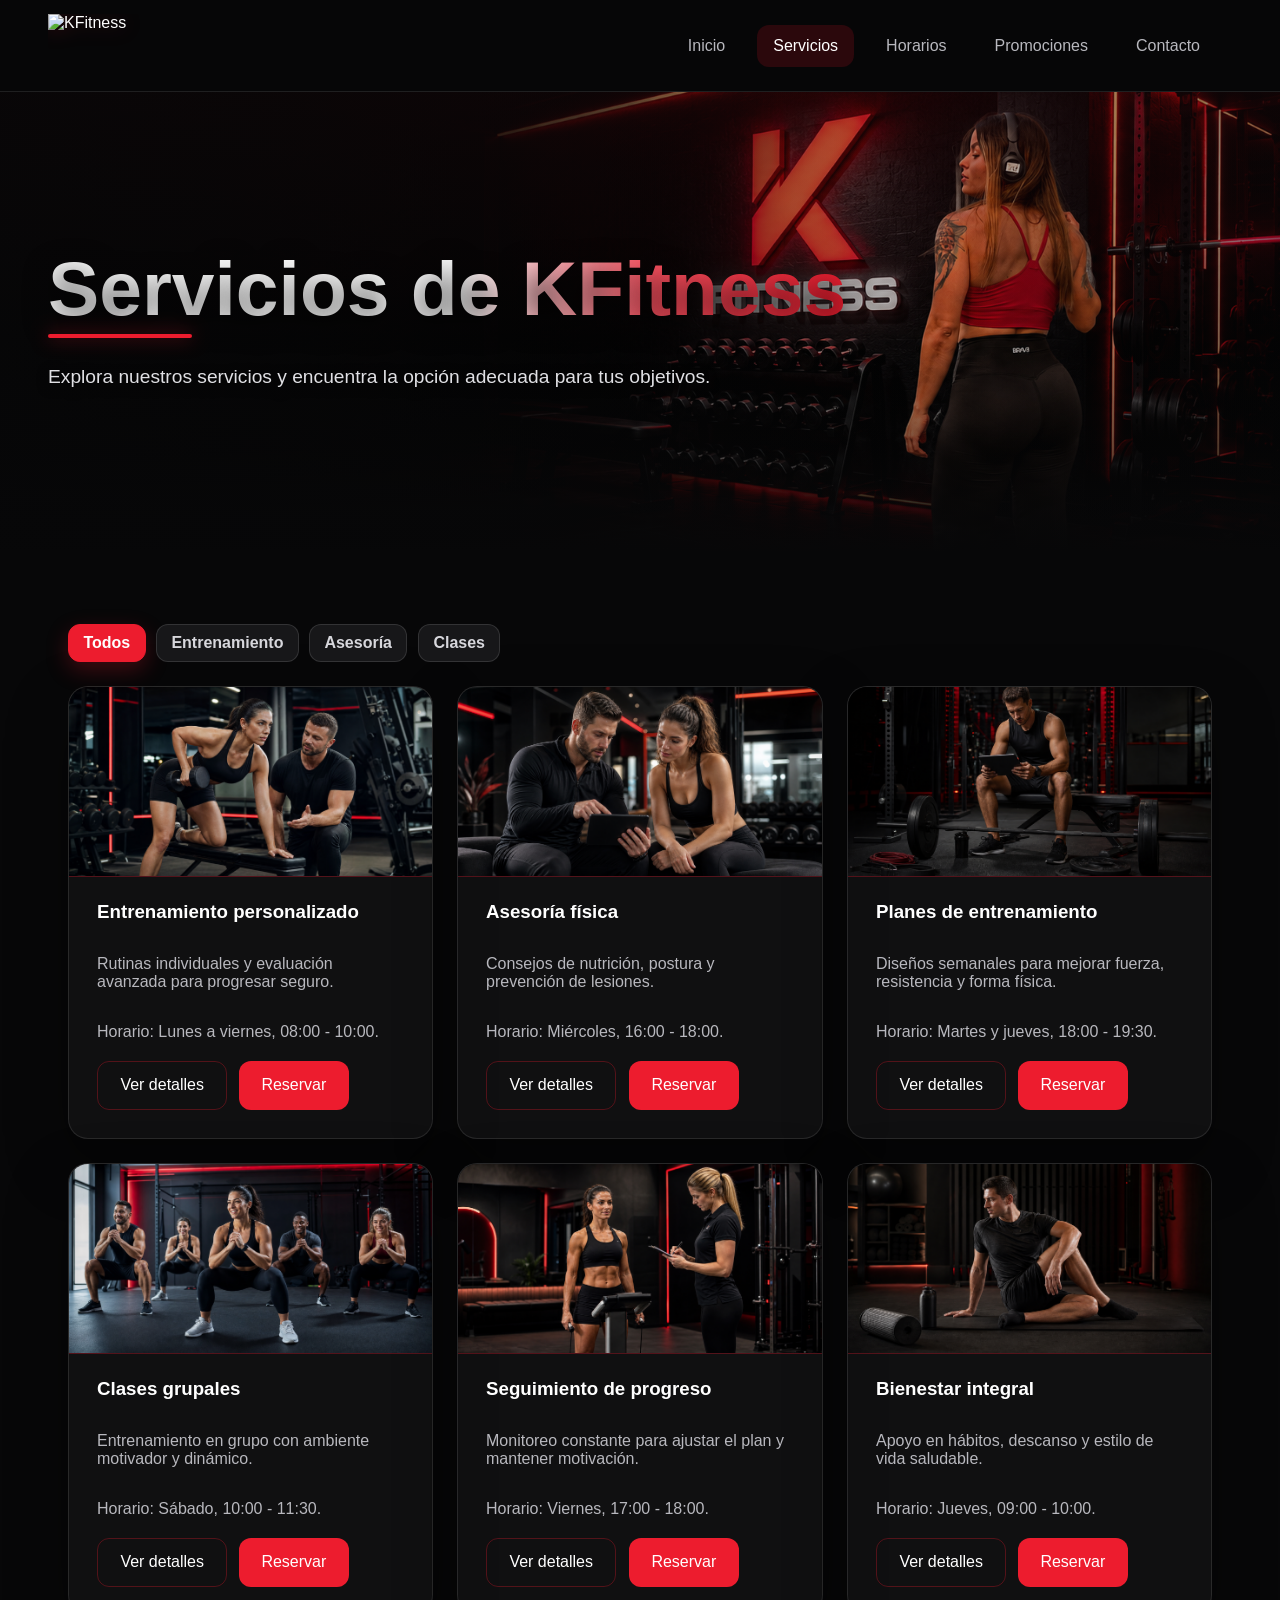
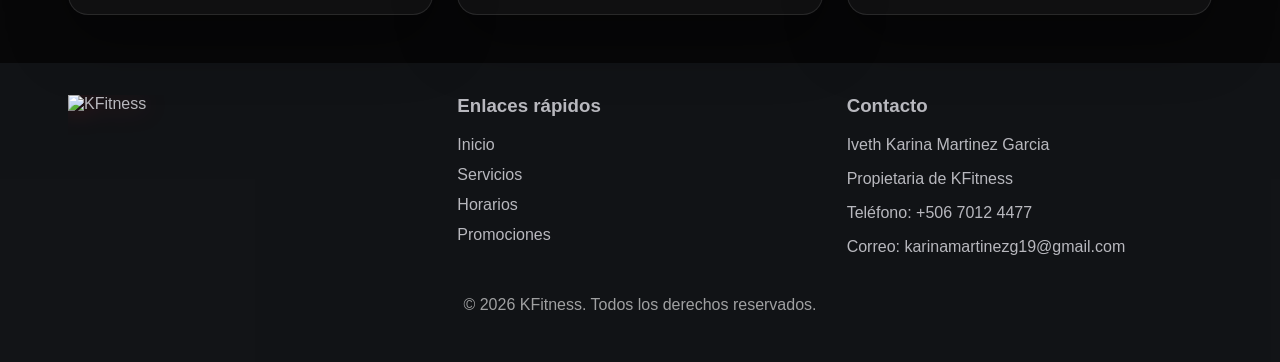
==== KFitness/Pages/servicios.html @ d9657128 "feat: estructura inicial del proyecto KFitness" ====
<!DOCTYPE html>
<html lang='es'>
<head>
  <meta charset='UTF-8'>
  <meta name='viewport' content='width=device-width, initial-scale=1.0'>
  <title>KFitness - Servicios</title>
  <link rel='stylesheet' href='../Assets/css/estilos.css'>
  <link rel='stylesheet' href='../Assets/css/responsive.css'>
</head>
<body>
  <header class='site-header' aria-label='Encabezado del sitio'></header>
  <main>
    <section class='encabezado-interno encabezado-kfitness6' aria-labelledby='servicios-principal-titulo'>
      <div class='contenedor encabezado-interno-contenido'>
        <h1 id='servicios-principal-titulo'>Servicios de KFitness</h1>
        <p>Explora nuestros servicios y encuentra la opción adecuada para tus objetivos.</p>
      </div>
    </section>
    <section class='seccion servicios-principal' aria-label='Listado y filtros de servicios'>
      <div class='contenedor'>
        <div class='filtros-servicios' role='group' aria-label='Filtros de servicios'>
          <button class='boton boton-pequeno filtro activo' data-filtro='todos'>Todos</button>
          <button class='boton boton-pequeno filtro' data-filtro='entrenamiento'>Entrenamiento</button>
          <button class='boton boton-pequeno filtro' data-filtro='asesoria'>Asesoría</button>
          <button class='boton boton-pequeno filtro' data-filtro='clases'>Clases</button>
        </div>
        <div class='grid tarjetas-servicios' id='lista-servicios'>
          <article class='tarjeta servicio' data-categoria='entrenamiento'>
            <img class='servicio-imagen' src='../Assets/img/servicio-entrenamiento.png' alt='Entrenamiento personalizado con acompañamiento profesional'>
            <h3>Entrenamiento personalizado</h3>
            <p>Rutinas individuales y evaluación avanzada para progresar seguro.</p>
            <p class='detalle'>Horario: Lunes a viernes, 08:00 - 10:00.</p>
            <div class='acciones-tarjeta'>
              <button class='boton boton-secundario'>Ver detalles</button>
              <a href='../Pages/reservas.html' class='boton boton-principal'>Reservar</a>
            </div>
          </article>
          <article class='tarjeta servicio' data-categoria='asesoria'>
            <img class='servicio-imagen' src='../Assets/img/servicio-asesoria.png' alt='Asesoría física y revisión de progreso'>
            <h3>Asesoría física</h3>
            <p>Consejos de nutrición, postura y prevención de lesiones.</p>
            <p class='detalle'>Horario: Miércoles, 16:00 - 18:00.</p>
            <div class='acciones-tarjeta'>
              <button class='boton boton-secundario'>Ver detalles</button>
              <a href='../Pages/reservas.html' class='boton boton-principal'>Reservar</a>
            </div>
          </article>
          <article class='tarjeta servicio' data-categoria='entrenamiento'>
            <img class='servicio-imagen' src='../Assets/img/servicio-planes.png' alt='Planificación de una rutina de entrenamiento'>
            <h3>Planes de entrenamiento</h3>
            <p>Diseños semanales para mejorar fuerza, resistencia y forma física.</p>
            <p class='detalle'>Horario: Martes y jueves, 18:00 - 19:30.</p>
            <div class='acciones-tarjeta'>
              <button class='boton boton-secundario'>Ver detalles</button>
              <a href='../Pages/reservas.html' class='boton boton-principal'>Reservar</a>
            </div>
          </article>
          <article class='tarjeta servicio' data-categoria='clases'>
            <img class='servicio-imagen' src='../Assets/img/servicio-clases.png' alt='Clase grupal de entrenamiento funcional'>
            <h3>Clases grupales</h3>
            <p>Entrenamiento en grupo con ambiente motivador y dinámico.</p>
            <p class='detalle'>Horario: Sábado, 10:00 - 11:30.</p>
            <div class='acciones-tarjeta'>
              <button class='boton boton-secundario'>Ver detalles</button>
              <a href='../Pages/reservas.html' class='boton boton-principal'>Reservar</a>
            </div>
          </article>
          <article class='tarjeta servicio' data-categoria='entrenamiento'>
            <img class='servicio-imagen' src='../Assets/img/servicio-seguimiento.png' alt='Evaluación y seguimiento del progreso físico'>
            <h3>Seguimiento de progreso</h3>
            <p>Monitoreo constante para ajustar el plan y mantener motivación.</p>
            <p class='detalle'>Horario: Viernes, 17:00 - 18:00.</p>
            <div class='acciones-tarjeta'>
              <button class='boton boton-secundario'>Ver detalles</button>
              <a href='../Pages/reservas.html' class='boton boton-principal'>Reservar</a>
            </div>
          </article>
          <article class='tarjeta servicio' data-categoria='asesoria'>
            <img class='servicio-imagen' src='../Assets/img/servicio-bienestar.png' alt='Sesión de movilidad y recuperación para el bienestar integral'>
            <h3>Bienestar integral</h3>
            <p>Apoyo en hábitos, descanso y estilo de vida saludable.</p>
            <p class='detalle'>Horario: Jueves, 09:00 - 10:00.</p>
            <div class='acciones-tarjeta'>
              <button class='boton boton-secundario'>Ver detalles</button>
              <a href='../Pages/reservas.html' class='boton boton-principal'>Reservar</a>
            </div>
          </article>
        </div>
      </div>
    </section>
  </main>
  <footer class='site-footer' aria-label='Pie de página'></footer>
  <script src='../Assets/js/app.js?v=20261003-1' defer></script>
  <!-- noop: ensure ../Pages/servicios.html included in patch batch -->
</body>
</html>
---- KFitness/Assets/css/estilos.css ----
:root {
  --fondo: #070708;
  --fondo-secundario: #0D0D0F;
  --texto: #FFFFFF;
  --texto-claro: #B8B8BE;
  --acento: #ED1C2E;
  --acento-oscuro: #9E101D;
  --borde: rgba(255,255,255,0.10);
  --sombra: 0 24px 60px rgba(0,0,0,0.35);
}

* {
  box-sizing: border-box;
}

.icon-sprite {
  position: absolute;
  width: 0;
  height: 0;
  overflow: hidden;
}

html {
  scroll-behavior: smooth;
}

body {
  margin: 0;
  font-family: Arial, Helvetica, sans-serif;
  color: var(--texto);
  background: var(--fondo);
}

.scroll-reveal {
  opacity: 0;
  transform: translateY(24px);
  filter: blur(3px);
  transition:
    opacity 700ms ease var(--reveal-delay, 0ms),
    transform 700ms cubic-bezier(0.2, 0.75, 0.25, 1) var(--reveal-delay, 0ms),
    filter 700ms ease var(--reveal-delay, 0ms);
  will-change: opacity, transform;
}

.scroll-reveal.reveal-visible {
  opacity: 1;
  transform: translateY(0);
  filter: blur(0);
}

@media (prefers-reduced-motion: reduce) {
  .scroll-reveal,
  .scroll-reveal.reveal-visible {
    opacity: 1;
    transform: none;
    filter: none;
    transition: none;
  }
}

a {
  color: inherit;
  text-decoration: none;
}

button,
input,
select,
textarea {
  font: inherit;
}

.site-header {
  background: rgba(7,7,8,0.94);
  border-bottom: 1px solid rgba(255,255,255,0.10);
  position: sticky;
  top: 0;
  z-index: 1100;
  backdrop-filter: blur(16px);
}

.contenedor {
  /* Contenedor centrado con márgenes visibles en desktop */
  width: calc(100% - 96px);
  max-width: 1400px;
  margin-left: auto;
  margin-right: auto;
  padding-inline: 20px;
}

.nav-bar {
  display: flex;
  justify-content: space-between;
  align-items: center;
  gap: 1rem;
  padding: 0.85rem 0;
  min-height: 78px;
}

.nav-logo {
  flex: 0 0 auto;
  display: inline-flex;
  align-items: center;
  justify-content: center;
  width: 118px;
  height: 64px;
  overflow: hidden;
}

.nav-logo img {
  width: 100%;
  height: 100%;
  object-fit: contain;
  display: block;
  filter: drop-shadow(0 0 10px rgba(237,28,46,0.22));
  transition: transform 250ms ease, filter 250ms ease;
}

.nav-logo:hover img,
.nav-logo:focus-visible img {
  transform: scale(1.04);
  filter: drop-shadow(0 0 14px rgba(237,28,46,0.42));
}

.nav-links {
  display: flex;
  gap: 1rem;
  flex-wrap: wrap;
  align-items: center;
}

/* Dropdown for authenticated profile */
.kf-dropdown {
  position: relative;
  display: inline-block;
}
.kf-dropdown-toggle {
  display: inline-flex;
  align-items: center;
  gap: 0.5rem;
}
.kf-caret {
  font-size: 0.9rem;
  line-height: 1;
}
.kf-dropdown-menu {
  position: absolute;
  top: calc(100% + 8px);
  right: 0;
  min-width: 170px;
  max-width: 190px;
  background: #0d0d0f;
  border: 1px solid rgba(255,255,255,0.06);
  border-radius: 10px;
  box-shadow: 0 12px 30px rgba(0,0,0,0.6);
  padding: 6px 8px;
  display: none;
  z-index: 1200;
}
.kf-dropdown-menu.open {
  display: block;
}
.kf-dropdown-item {
  display: inline-flex;
  align-items: center;
  gap: 0.5rem;
  width: 100%;
  text-align: left;
  padding: 10px 12px;
  color: var(--texto-claro);
  background: transparent;
  border: none;
  cursor: pointer;
}
.kf-item-icon {
  width: 16px;
  height: 16px;
  fill: none;
  stroke: currentColor;
  stroke-width: 1.8;
  stroke-linecap: round;
  stroke-linejoin: round;
  flex: 0 0 auto;
}
.kf-dropdown-item:hover,
.kf-dropdown-item:focus {
  background: rgba(237,28,46,0.08);
  color: #fff;
}
.kf-logout {
  color: var(--acento);
}

.nav-links a {
  color: var(--texto-claro);
  padding: 0.75rem 1rem;
  border-radius: 12px;
  transition: background 250ms ease, color 250ms ease, transform 250ms ease;
}

.nav-links a.activo {
  background: rgba(237,28,46,0.15);
  color: var(--texto);
}

.nav-links a:hover,
.nav-links a:focus-visible {
  color: #ffffff;
  background: var(--acento);
  box-shadow: 0 8px 22px rgba(237,28,46,0.3);
  transform: translateY(-2px);
  outline: none;
}

.boton-registro {
  background: var(--acento);
  color: #ffffff;
  border-radius: 12px;
  padding: 0.75rem 1.3rem;
}

.boton-registro:hover,
.boton-registro:focus-visible {
  background: #FF2438;
  color: #ffffff;
}

.menu-hamburguesa {
  display: none;
  background: transparent;
  border: 1px solid rgba(255,255,255,0.12);
  color: var(--texto);
  padding: 0.75rem 1rem;
  border-radius: 12px;
}

.nav-links.visible {
  display: flex;
  flex-direction: column;
  gap: 0.75rem;
  margin-top: 1rem;
  background: rgba(7,7,8,0.96);
  padding: 1rem;
  border-radius: 18px;
}

.nav-links a.activo {
  background: rgba(158,16,29,0.24);
  color: #ffffff;
}

.boton {
  display: inline-flex;
  align-items: center;
  justify-content: center;
  border: none;
  border-radius: 12px;
  cursor: pointer;
  padding: 0.9rem 1.4rem;
  transition: background 250ms ease, transform 250ms ease, color 250ms ease;
}

.boton:hover,
.boton:focus-visible {
  transform: translateY(-2px);
}

.boton-principal {
  background: var(--acento);
  color: var(--texto);
}

.boton-secundario {
  background: transparent;
  color: var(--texto);
  border: 1px solid rgba(237,28,46,0.30);
}

.boton-pequeno {
  padding: 0.55rem 0.9rem;
  border-radius: 0.75rem;
  background: rgba(255,255,255,0.06);
}

.filtros-servicios {
  display: flex;
  flex-wrap: wrap;
  gap: 0.65rem;
  margin: 1.5rem 0;
}

.filtros-servicios .filtro {
  color: #d7d7dc;
  background: #171719;
  border: 1px solid rgba(255,255,255,0.12);
  font-weight: 700;
}

.filtros-servicios .filtro:hover,
.filtros-servicios .filtro:focus-visible {
  color: #ffffff;
  background: rgba(237,28,46,0.18);
  border-color: rgba(237,28,46,0.55);
}

.filtros-servicios .filtro.activo {
  color: #ffffff;
  background: var(--acento);
  border-color: var(--acento);
  box-shadow: 0 8px 22px rgba(237,28,46,0.25);
}

.boton:focus-visible {
  outline: 2px solid rgba(237,28,46,0.35);
  outline-offset: 3px;
}

/* Perfil: avatar y rol badge */
.perfil-encabezado {
  display: flex;
  gap: 16px;
  align-items: center;
  margin-bottom: 12px;
}
.perfil-avatar {
  width: 96px;
  height: 96px;
  object-fit: cover;
  border-radius: 50%;
  border: 2px solid rgba(255,255,255,0.08);
}
/* Placeholder avatar when no image file exists */
.perfil-avatar--placeholder {
  display: inline-flex;
  align-items: center;
  justify-content: center;
  font-size: 40px;
  background: linear-gradient(180deg, rgba(255,255,255,0.02), rgba(255,255,255,0.01));
  color: rgba(255,255,255,0.9);
}
.perfil-meta h2 {
  margin: 0 0 6px 0;
  font-size: 1.22rem;
  color: #fff;
}
.perfil-rol-badge {
  display: inline-block;
  background: rgba(220,20,45,0.14);
  color: #ffd9de;
  border: 1px solid rgba(220,20,45,0.45);
  padding: 3px 10px;
  border-radius: 999px;
  font-size: 0.78rem;
  font-weight: 600;
  letter-spacing: 0.3px;
}
@media (max-width: 600px) {
  .perfil-encabezado { flex-direction: column; align-items: flex-start; }
  .perfil-avatar { width: 80px; height: 80px; }
}

main {
  padding: 0;
}

.seccion {
  padding: 3rem 0;
}

.encabezado-interno {
  position: relative;
  min-height: 460px;
  display: grid;
  place-items: center;
  overflow: hidden;
  isolation: isolate;
  background: #070708;
}

.encabezado-interno::before {
  content: '';
  position: absolute;
  inset: -12px;
  z-index: -2;
  background-image: url('../img/hero-kfitness.png');
  background-size: cover;
  background-position: 58% 22%;
  filter: blur(0.4px);
  transform: scale(1.005);
}

.encabezado-kfitness2::before {
  background-image: url('../img/Kfitness2.png');
  background-position: 58% 18%;
}

.encabezado-kfitness3::before {
  background-image: url('../img/Kfitness3.png');
  background-position: 58% 20%;
}

.encabezado-kfitness4::before {
  background-image: url('../img/Kfitness4.png');
  background-position: 58% 20%;
}

.encabezado-kfitness5::before {
  background-image: url('../img/Kfitness5.png');
  background-position: 58% 18%;
}

.encabezado-kfitness6::before {
  background-image: url('../img/Kfitness6.png');
  background-position: 58% 20%;
}

.encabezado-kfitness2::after,
.encabezado-kfitness3::after,
.encabezado-kfitness4::after,
.encabezado-kfitness5::after,
.encabezado-kfitness6::after {
  background:
    linear-gradient(90deg,
      rgba(7,7,8,0.78) 0%,
      rgba(7,7,8,0.55) 34%,
      rgba(7,7,8,0.16) 62%,
      rgba(7,7,8,0.25) 100%),
    linear-gradient(0deg,
      #070708 0%,
      rgba(7,7,8,0.68) 10%,
      transparent 38%);
}

.encabezado-interno::after {
  content: '';
  position: absolute;
  inset: 0;
  z-index: -1;
  background:
    linear-gradient(90deg,
      rgba(7,7,8,0.86) 0%,
      rgba(7,7,8,0.72) 24%,
      rgba(7,7,8,0.44) 52%,
      rgba(7,7,8,0.24) 72%,
      rgba(7,7,8,0.48) 100%),
    linear-gradient(0deg,
      #070708 0%,
      rgba(7,7,8,0.82) 9%,
      rgba(7,7,8,0.38) 22%,
      transparent 46%,
      rgba(237,28,46,0.08) 100%);
}

.encabezado-interno-contenido {
  padding: 4rem 0;
}

.encabezado-interno h1 {
  position: relative;
  width: fit-content;
  /* Permitimos mayor anchura para pantallas grandes; antes limitaba el título a 760px */
  max-width: 1100px;
  margin: 0 0 1.4rem;
  padding-bottom: 0.75rem;
  font-size: clamp(2.8rem, 6vw, 5.5rem);
  line-height: 0.98;
  color: #ffffff;
  background: linear-gradient(90deg, #ffffff 0%, #ffffff 52%, #ff5362 76%, var(--acento) 100%);
  -webkit-background-clip: text;
  background-clip: text;
  -webkit-text-fill-color: transparent;
  text-shadow: 0 8px 28px rgba(0,0,0,0.75);
}

.encabezado-interno h1::after {
  content: '';
  position: absolute;
  left: 0;
  bottom: 0;
  width: clamp(72px, 18%, 150px);
  height: 4px;
  border-radius: 999px;
  background: var(--acento);
  box-shadow: 0 0 18px rgba(237,28,46,0.55);
}

.encabezado-interno p {
  /* Ampliado para permitir párrafos más anchos dentro del nuevo contenedor */
  max-width: 1000px;
  margin: 0;
  color: #e0e0e4;
  font-size: clamp(1rem, 2vw, 1.2rem);
  line-height: 1.7;
  text-shadow: 0 3px 12px rgba(0,0,0,0.9);
}

.hero {
  min-height: calc(100svh - 78px);
  display: grid;
  place-items: center;
  padding: clamp(2rem, 4vw, 4rem) 0;
  background: #070708;
}

.hero-container {
  /* Hero contenido dentro del contenedor principal (no full-width) */
  width: 100%;
  max-width: 1400px;
  margin-inline: auto;
  display: grid;
  grid-template-columns: minmax(0, 1fr) minmax(420px, 0.9fr);
  grid-template-areas:
    'content visual'
    'cards cards';
  column-gap: 50px;
  row-gap: 2rem;
  align-items: center;
}

.hero-content {
  grid-area: content;
  display: flex;
  align-items: center;
  justify-content: center;
  height: 100%;
}

.hero-text {
  width: 100%;
  margin: 0;
  padding: 0;
}

.hero-eyebrow {
  display: inline-block;
  margin-bottom: 1.75rem;
  color: var(--acento);
  font-size: 0.88rem;
  letter-spacing: 0.2em;
  text-transform: uppercase;
}

.hero-title {
  font-size: clamp(3.5rem, 6vw, 6.8rem);
  line-height: 0.95;
  margin: 0;
  font-weight: 800;
  letter-spacing: -0.05em;
  color: #ffffff;
  text-shadow:
    0 4px 8px rgba(0,0,0,0.75),
    0 12px 28px rgba(0,0,0,0.55);
  animation: hero-title-enter 850ms cubic-bezier(0.2, 0.75, 0.25, 1) both;
}

.hero-title span {
  display: inline-block;
  color: var(--acento);
  text-shadow:
    0 4px 8px rgba(0,0,0,0.8),
    0 10px 26px rgba(237,28,46,0.32);
  transform-origin: left center;
  animation: hero-version-enter 700ms cubic-bezier(0.2, 0.8, 0.25, 1) 600ms both;
}

@keyframes hero-title-enter {
  from {
    opacity: 0;
    transform: translateY(28px);
    filter: blur(6px);
  }

  to {
    opacity: 1;
    transform: translateY(0);
    filter: blur(0);
  }
}

@keyframes hero-version-enter {
  from {
    opacity: 0;
    transform: translateX(-28px) scale(0.96);
    text-shadow: 0 0 38px rgba(237,28,46,0.8);
  }

  to {
    opacity: 1;
    transform: translateX(0) scale(1);
    text-shadow:
      0 4px 8px rgba(0,0,0,0.8),
      0 10px 26px rgba(237,28,46,0.32);
  }
}

@media (prefers-reduced-motion: reduce) {
  .hero-title,
  .hero-title span,
  .hero-card {
    animation: none;
    opacity: 1;
  }
}

.hero-paragraph {
  margin: 1.5rem 0 2.5rem;
  font-size: 1.05rem;
  line-height: 1.9;
  /* Ampliado para tomar más ancho dentro del hero */
  max-width: 900px;
  color: var(--texto-claro);
}

.hero-actions {
  display: flex;
  flex-wrap: wrap;
  gap: 1.1rem;
  margin-bottom: 2rem;
}

.hero-button {
  display: inline-flex;
  align-items: center;
  justify-content: center;
  border-radius: 12px;
  padding: 1rem 1.8rem;
  font-weight: 700;
  letter-spacing: 0.02em;
  transition: transform 250ms ease, background 250ms ease, color 250ms ease;
}

.hero-button-primary {
  background: var(--acento);
  color: #ffffff;
  border: 1px solid var(--acento);
}

.hero-button-primary:hover,
.hero-button-primary:focus-visible {
  background: #FF2438;
  transform: translateY(-2px);
}

.hero-button-secondary {
  background: transparent;
  color: #ffffff;
  border: 1px solid rgba(237,28,46,0.55);
}

.hero-button-secondary:hover,
.hero-button-secondary:focus-visible {
  background: var(--acento);
  color: #ffffff;
  transform: translateY(-2px);
}

.hero-cards {
  grid-area: cards;
  display: grid;
  grid-template-columns: repeat(4, minmax(0, 1fr));
  gap: 1rem;
  align-items: stretch;
  justify-content: stretch;
  grid-auto-rows: 1fr;
  /* Ensure the hero cards fill the available width of their parent container */
  width: 100%;
  margin: 0;
}

.hero-card {
  display: flex;
  flex-direction: column;
  align-items: center;
  justify-content: center;
  gap: 12px;
  padding: 20px;
  text-align: center;
  background: #111;
  border: 1px solid rgba(255,255,255,0.10);
  border-radius: 18px;
  backdrop-filter: blur(14px);
  overflow: hidden;
  min-height: 150px;
  min-width: 0;
  height: 100%;
}

.hero-card-icon {
  width: 48px;
  height: 48px;
  min-width: 48px;
  min-height: 48px;
  display: grid;
  place-items: center;
  color: var(--acento);
}

.hero-card-icon svg {
  width: 24px;
  height: 24px;
}

.hero-card-content {
  display: flex;
  flex-direction: column;
  justify-content: center;
  flex: 1;
  min-width: 0;
  max-width: 100%;
  gap: 0.2rem;
  align-items: center;
  text-align: center;
}

.hero-card h3 {
  margin: 0 0 0.6rem;
  font-size: clamp(20px, 2vw, 24px);
  font-weight: 700;
  line-height: 1.2;
  color: #ffffff;
  white-space: normal;
  word-break: normal;
  overflow-wrap: normal;
  hyphens: none;
}

.hero-card p {
  margin: 0;
  color: #B8B8BE;
  font-size: 16px;
  line-height: 1.6;
  white-space: normal;
  word-break: normal;
  overflow-wrap: normal;
  hyphens: none;
}

.hero-visual {
  grid-area: visual;
  display: flex;
  align-items: center;
  justify-content: center;
  align-self: stretch;
  min-width: 0;
  margin: 0;
}

.hero-image {
  position: relative;
  width: 100%;
  height: clamp(540px, 65vh, 680px);
  aspect-ratio: 4 / 5;
  border-radius: 32px;
  overflow: hidden;
  background: #0d0d0f;
  box-shadow: 0 28px 70px rgba(0,0,0,0.45);
  -webkit-mask-image: linear-gradient(to right, transparent 0%, rgba(0,0,0,0.45) 12%, #000 32%);
  mask-image: linear-gradient(to right, transparent 0%, rgba(0,0,0,0.45) 12%, #000 32%);
}

.hero-image::before {
  content: '';
  position: absolute;
  inset: 0;
  background: linear-gradient(
    to right,
    rgba(7,7,8,0.46) 0%,
    rgba(7,7,8,0.16) 24%,
    transparent 48%
  );
  z-index: 1;
  pointer-events: none;
}

.hero-image img {
  width: 100%;
  height: 100%;
  object-fit: cover;
  object-position: 72% center;
  display: block;
  opacity: 1;
  transition: opacity 500ms ease, transform 900ms ease;
}

.hero-image img.cambiando-imagen {
  opacity: 0;
  transform: scale(1.015);
}

.hero-image::after {
  content: '';
  position: absolute;
  inset: 0;
  box-shadow: inset 0 0 140px rgba(237,28,46,0.18);
  z-index: 2;
  pointer-events: none;
}

.hero h1 {
  margin: 0;
}

.etiqueta {
  display: inline-block;
  margin-bottom: 1rem;
  padding: 0.45rem 0.9rem;
  border-radius: 999px;
  background: rgba(237,28,46,0.18);
  color: var(--acento);
  font-weight: 700;
}

.botones-hero {
  display: flex;
  gap: 1rem;
  flex-wrap: wrap;
  margin-top: 1.5rem;
}

.texto-principal,
.tarjeta p,
.beneficio p,
.recomendaciones p {
  color: var(--texto-claro);
}

.benefits-container {
  display: grid;
  grid-template-columns: repeat(auto-fit, minmax(260px, 1fr));
  gap: 24px;
  width: 100%;
}

.benefit-card {
  display: flex;
  align-items: flex-start;
  gap: 22px;
  width: 100%;
  min-width: 260px;
  min-height: 150px;
  padding: 28px 30px;
  box-sizing: border-box;
  background: #111;
  border: 1px solid #333;
  border-radius: 24px;
  overflow: hidden;
}

.benefit-card > * {
  min-width: 0;
}

.benefit-card .icon {
  flex: 0 0 42px;
  width: 42px;
  min-width: 42px;
  display: flex;
  justify-content: center;
  align-items: center;
}

.benefit-card .benefit-content {
  flex: 1 1 auto;
  width: auto;
  min-width: 0;
  max-width: 100%;
}

.benefit-card h3 {
  width: 100%;
  max-width: none;
  margin: 0 0 7px;
  font-size: 20px;
  line-height: 1.2;
  font-weight: 700;
  white-space: normal;
  word-break: normal;
  overflow-wrap: normal;
  hyphens: none;
}

.benefit-card p {
  width: 100%;
  max-width: none;
  margin: 0;
  font-size: 17px;
  line-height: 1.3;
  white-space: normal;
  word-break: normal;
  overflow-wrap: normal;
  hyphens: none;
}

.benefits-container {
  display: grid;
  grid-template-columns: repeat(3, minmax(0, 1fr));
  gap: 24px;
  width: 100%;
}

@media (max-width: 900px) {
  .benefits-container {
    grid-template-columns: 1fr;
  }
}

.hero-cuadro {
  min-height: 320px;
  border-radius: 1.5rem;
  background: rgba(255,255,255,0.03);
  border: 1px solid rgba(255,255,255,0.08);
  display: grid;
  place-items: center;
  color: var(--texto-claro);
  font-size: 1rem;
}

.tarjeta,
.beneficio,
.recomendaciones,
.formulario-tarjeta,
.lista-reservas,
.perfil-detalle,
.categoria,
.admin-seccion,
.indicador {
  background: rgba(255,255,255,0.04);
  border: 1px solid rgba(255,255,255,0.1);
  box-shadow: var(--sombra);
  border-radius: 1.25rem;
  padding: 1.75rem;
}

.tarjeta {
  min-height: 220px;
}

.tarjeta.servicio {
  overflow: hidden;
  display: flex;
  flex-direction: column;
}

.servicio-imagen {
  width: calc(100% + 3.5rem);
  height: 190px;
  margin: -1.75rem -1.75rem 1.5rem;
  object-fit: cover;
  object-position: center;
  display: block;
  border-bottom: 1px solid rgba(237,28,46,0.3);
  transition: transform 450ms ease, filter 450ms ease;
}

.tarjeta.servicio:hover .servicio-imagen {
  transform: scale(1.035);
  filter: brightness(1.08);
}

.tarjeta.servicio .acciones-tarjeta {
  margin-top: auto;
  padding-top: 1.25rem;
}

.grid {
  display: grid;
  gap: 1.5rem;
}

.tarjetas-servicios,
.beneficios-grid,
.tarjetas-promociones,
.indicadores {
  grid-template-columns: repeat(auto-fit, minmax(240px, 1fr));
}

.servicios-principal .tarjetas-servicios {
  grid-template-columns: repeat(3, minmax(0, 1fr));
}

.beneficio,
.tarjeta.promocion,
.indicador {
  min-height: 180px;
}

.beneficio h3,
.tarjeta h3,
.perfil-detalle h1,
.admin-seccion h1,
.recomendaciones h2 {
  margin-top: 0;
  margin-bottom: 1rem;
}

.detalle {
  margin: 1rem 0 0;
  color: var(--texto-claro);
}

.acciones-tarjeta {
  display: flex;
  gap: 0.75rem;
  flex-wrap: wrap;
  margin-top: 1.25rem;
}

.cta-registro {
  background: rgba(237,28,46,0.12);
}

.cta-contenido {
  display: flex;
  align-items: center;
  justify-content: space-between;
  gap: 2rem;
}

.cta-contenido p {
  max-width: 520px;
}

.footer-contenido,
.site-footer {
  background: rgba(18,20,23,0.98);
}

.footer-logo {
  display: inline-flex;
  width: 190px;
  height: 126px;
  align-items: center;
  justify-content: center;
  overflow: hidden;
}

.footer-logo img {
  width: 100%;
  height: 100%;
  object-fit: contain;
  display: block;
  filter: drop-shadow(0 0 12px rgba(237,28,46,0.28));
  transition: transform 250ms ease, filter 250ms ease;
}

.footer-logo:hover img,
.footer-logo:focus-visible img {
  transform: scale(1.04);
  filter: drop-shadow(0 0 16px rgba(237,28,46,0.46));
}

.site-footer {
  color: var(--texto-claro);
  padding: 2rem 0;
}

.footer-grid {
  display: grid;
  gap: 1.5rem;
  grid-template-columns: repeat(auto-fit, minmax(220px, 1fr));
}

.footer-grid h3 {
  margin-top: 0;
}

.footer-grid p,
.footer-grid a,
.footer-grid li {
  color: var(--texto-claro);
}

.footer-links {
  list-style: none;
  padding: 0;
  margin: 0;
}

.footer-links li + li {
  margin-top: 0.75rem;
}

.footer-copyright {
  margin-top: 1.5rem;
  text-align: center;
  color: rgba(255,255,255,0.6);
}

.tabla-responsiva {
  overflow-x: auto;
}

.tabla-horarios,
.tabla-rutinas,
.tabla-reservas,
.tabla-responsiva table,
.admin-contenido table {
  width: 100%;
  border-collapse: collapse;
}

.tabla-horarios th,
.tabla-horarios td,
.tabla-rutinas th,
.tabla-rutinas td,
.tabla-reservas th,
.tabla-reservas td,
.admin-contenido th,
.admin-contenido td {
  padding: 0.95rem 0.8rem;
  border-bottom: 1px solid rgba(255,255,255,0.08);
  text-align: left;
}

.tabla-horarios th,
.tabla-rutinas th,
.tabla-reservas th,
.admin-contenido th {
  color: var(--texto);
  font-weight: 700;
}

.tabla-horarios .boton-secundario {
  border-color: rgba(237,28,46,0.55);
  transition: background 250ms ease, border-color 250ms ease, color 250ms ease, transform 250ms ease, box-shadow 250ms ease;
}

.tabla-horarios .boton-secundario:hover,
.tabla-horarios .boton-secundario:focus-visible {
  color: #ffffff;
  background: var(--acento);
  border-color: var(--acento);
  box-shadow: 0 8px 22px rgba(237,28,46,0.32);
  transform: translateY(-2px);
}

.texto-ayuda,
.texto-estado,
.texto-ayuda a {
  color: var(--texto-claro);
}

.formulario input,
.formulario textarea,
.formulario select {
  width: 100%;
  padding: 0.95rem 1rem;
  border-radius: 0.9rem;
  border: 1px solid rgba(255,255,255,0.12);
  background: rgba(255,255,255,0.04);
  color: var(--texto);
  margin-bottom: 1rem;
}

.formulario textarea {
  resize: vertical;
}

.formulario label {
  display: block;
  margin-bottom: 0.4rem;
  color: var(--texto);
  font-weight: 600;
}

.fila-check,
.datos-contacto,
.reservas-contenido,
.contenido-perfil,
.admin-dashboard {
  display: flex;
  gap: 1rem;
}

.fila-check {
  justify-content: space-between;
  align-items: center;
  margin-bottom: 1rem;
}

.datos-contacto {
  display: grid;
  gap: 1rem;
  grid-template-columns: repeat(auto-fit, minmax(180px, 1fr));
  margin-top: 1.5rem;
}

.formulario-centro {
  display: grid;
  place-items: center;
  min-height: 70vh;
}

.tarjeta.formulario-tarjeta,
.lista-reservas,
.perfil-detalle,
.recomendaciones {
  width: 100%;
}

.check-terminos {
  display: flex;
  align-items: center;
  gap: 0.5rem;
  margin-bottom: 1rem;
}

.mensaje-formulario {
  color: var(--acento);
  margin-top: 1rem;
}

.lista-datos {
  list-style: none;
  padding: 0;
  margin: 0.75rem 0 0;
}

.lista-datos li {
  padding: 0.75rem 0;
  border-bottom: 1px solid rgba(255,255,255,0.08);
}

.perfil-contenido {
  display: flex;
  gap: 1.5rem;
  align-items: flex-start;
}

.panel-usuario {
  flex: 0 0 280px;
  background: rgba(12,13,15,0.95);
  border: 1px solid rgba(255,255,255,0.08);
  border-radius: 1rem;
  padding: 0.85rem;
}

.contenido-perfil {
  flex: 1 1 auto;
}

.perfil-nav-lista {
  list-style: none;
  padding: 0;
  margin: 0;
  display: grid;
  gap: 0.62rem;
}

.perfil-nav-link {
  width: 100%;
  display: inline-flex;
  align-items: center;
  justify-content: flex-start;
  gap: 0.62rem;
  text-align: left;
  border-radius: 0.82rem;
  color: #f5f5f5;
  border: 1px solid transparent;
  background: transparent;
  font-weight: 600;
  min-height: 44px;
  transition: background 180ms ease, border-color 180ms ease, color 180ms ease, transform 180ms ease;
}

.perfil-nav-link:hover,
.perfil-nav-link:focus-visible {
  background: rgba(255,255,255,0.06);
  border-color: rgba(255,255,255,0.14);
  color: #fff;
  transform: translateX(2px);
}

.perfil-nav-link.activo {
  background: rgba(220,20,45,0.14);
  border: 1px solid rgba(220,20,45,0.45);
  color: #fff;
}

.perfil-logout-link {
  border-color: transparent;
}

.perfil-logout-link:hover,
.perfil-logout-link:focus-visible {
  background: rgba(220,20,45,0.12);
  border-color: rgba(220,20,45,0.34);
}

.perfil-nav-icon {
  width: 18px;
  height: 18px;
  fill: none;
  stroke: currentColor;
  stroke-width: 1.8;
  stroke-linecap: round;
  stroke-linejoin: round;
  color: rgba(255,255,255,0.85);
  flex: 0 0 auto;
}

/* Avatar container and preview */
.perfil-avatar-contenedor {
  display: flex;
  flex-direction: column;
  align-items: center;
  gap: 8px;
}
.foto-preview {
  width: 96px;
  height: 96px;
  border-radius: 50%;
  overflow: hidden;
  display: inline-flex;
  align-items: center;
  justify-content: center;
  background: linear-gradient(180deg, rgba(255,255,255,0.02), rgba(255,255,255,0.01));
  color: rgba(255,255,255,0.9);
  font-size: 40px;
}
.foto-preview img {
  width: 100%;
  height: 100%;
  object-fit: cover;
  display: block;
}
.perfil-avatar-acciones { display:flex; gap:8px; }

.perfil-seguridad {
  margin-top: 1.1rem;
  padding: 1rem;
  border: 1px solid rgba(255,255,255,0.08);
  border-radius: 0.9rem;
  background: rgba(255,255,255,0.02);
}

.perfil-seguridad h2 {
  margin: 0 0 0.4rem;
  font-size: 1.05rem;
}

.perfil-seguridad-texto {
  margin: 0 0 0.85rem;
  color: #b8b8be;
}

.perfil-password-wrap {
  display: flex;
  align-items: center;
  gap: 0.5rem;
}

.perfil-password-wrap input {
  flex: 1 1 auto;
}

.perfil-toggle-clave {
  width: 40px;
  height: 40px;
  border-radius: 0.7rem;
  border: 1px solid rgba(255,255,255,0.14);
  background: rgba(255,255,255,0.03);
  color: #d8d8df;
  display: inline-flex;
  align-items: center;
  justify-content: center;
  cursor: pointer;
}

.perfil-toggle-clave:hover,
.perfil-toggle-clave:focus-visible {
  border-color: rgba(220,20,45,0.45);
  color: #fff;
}

.perfil-error-campo {
  min-height: 1.1rem;
  margin: 0.25rem 0 0.6rem;
  color: #ff6b6b;
  font-size: 0.88rem;
}

.perfil-policy {
  margin-top: 0.5rem;
  padding: 0.7rem 0.8rem;
  border-radius: 0.75rem;
  border: 1px solid rgba(255,255,255,0.09);
  background: rgba(10,10,12,0.6);
}

.perfil-policy p {
  margin: 0.15rem 0;
  font-size: 0.9rem;
}

.policy-off { color: #9a9aa3; }
.policy-ok { color: #7bd88f; }

.perfil-modal-overlay {
  position: fixed;
  inset: 0;
  background: rgba(8,8,10,0.78);
  display: none;
  align-items: center;
  justify-content: center;
  padding: 1rem;
  z-index: 1200;
}

.perfil-modal-overlay.is-open {
  display: flex;
}

.perfil-modal-overlay[hidden] {
  display: none !important;
}

.perfil-modal {
  width: 100%;
  max-width: 560px;
  background: #121316;
  border: 1px solid rgba(255,255,255,0.1);
  border-radius: 1rem;
  padding: 1.1rem;
}

.perfil-modal-header {
  margin-bottom: 0.7rem;
}

.perfil-modal-actions {
  display: flex;
  justify-content: flex-end;
  gap: 0.75rem;
  margin-top: 0.8rem;
}

@media (max-width: 768px) {
  .perfil-encabezado { flex-direction: column; align-items: center; }
  .panel-usuario { order: -1; width: 100%; }
  .contenido-perfil { width: 100%; }
  .perfil-modal-actions { flex-direction: column-reverse; }
  .perfil-modal-actions .boton { width: 100%; }
}

.admin-main {
  display: grid;
  grid-template-columns: 260px 1fr;
  gap: 1rem;
}

.admin-sidebar {
  position: sticky;
  top: 1rem;
  align-self: start;
  padding: 1rem;
  border-radius: 1.5rem;
}

.admin-sidebar nav {
  display: grid;
  gap: 0.75rem;
}

.admin-dashboard {
  padding: 1rem;
}

.filtros-admin {
  display: flex;
  flex-wrap: wrap;
  gap: 0.75rem;
  margin-bottom: 1rem;
}

.filtro-activo {
  background: rgba(237,28,46,0.18);
}

.admin-seccion {
  margin-bottom: 1.5rem;
}

.admin-contenido table {
  width: 100%;
}

.admin-contenido td button {
  padding: 0.5rem 0.8rem;
}

/* Reglas para las imágenes de contenido */
.nav-logo-img {
  height: 28px;
  vertical-align: middle;
}
.nav-logo-text {
  margin-left: 8px;
  font-weight: 700;
}
---- KFitness/Assets/css/responsive.css ----
@media (max-width: 1100px) {
  .hero-container {
    /* Aprovechar más ancho en desktop; seguir la misma proporción que .contenedor */
    width: min(90%, 1500px);
    margin-inline: auto;
    display: grid;
    grid-template-columns: 1fr;
    grid-template-areas:
      'content'
      'visual'
      'cards';
    gap: 2rem;
  }

  .hero-visual {
    order: 2;
    margin-top: 0;
  }

  .hero-image {
    height: clamp(480px, 65vw, 620px);
    aspect-ratio: 6 / 5;
    min-height: 0;
  }

  .hero-image img {
    object-position: 64% center;
  }

  .hero-cards {
    grid-template-columns: repeat(2, minmax(0, 1fr));
  }

  .hero-image {
    -webkit-mask-image: none;
    mask-image: none;
  }
}

@media (max-width: 820px) {
  .servicios-principal .tarjetas-servicios {
    grid-template-columns: repeat(2, minmax(0, 1fr));
  }

  .nav-logo {
    width: 100px;
    height: 56px;
  }

  .nav-bar {
    flex-wrap: wrap;
  }

  .nav-links {
    display: none;
    width: 100%;
  }

  .nav-links.visible {
    display: flex;
  }

  .menu-hamburguesa {
    display: inline-flex;
  }

  .hero {
    min-height: auto;
    padding: 2.5rem 0;
  }

  .hero-container {
    /* Ajuste para tablets: aprovechar el ancho central sin exceder 680px */
    width: min(calc(100% - 2rem), 680px);
    margin-inline: auto;
  }

  .hero-actions {
    flex-direction: column;
    align-items: stretch;
  }

  .hero-button {
    width: 100%;
  }

  .hero-cards {
    grid-template-columns: 1fr;
  }

  .hero-card,
  .benefit-card {
    min-width: auto;
    width: 100%;
  }
}

@media (max-width: 620px) {
  .encabezado-interno {
    min-height: 360px;
  }

  .encabezado-interno::before {
    background-position: 70% 18%;
    filter: blur(0.25px);
  }

  .encabezado-kfitness2::before,
  .encabezado-kfitness3::before,
  .encabezado-kfitness4::before,
  .encabezado-kfitness5::before,
  .encabezado-kfitness6::before {
    background-position: 68% 15%;
  }

  .servicios-principal .tarjetas-servicios {
    grid-template-columns: 1fr;
  }

  .hero {
    min-height: auto;
  }

  .hero-title {
    font-size: clamp(2.6rem, 8vw, 4.8rem);
  }

  .hero-image {
    height: clamp(360px, 105vw, 500px);
    aspect-ratio: 4 / 5;
    min-height: 0;
  }

  .hero-image img {
    object-position: 70% center;
  }

  .hero-image::before {
    background: linear-gradient(180deg, rgba(7,7,8,0.18) 0%, transparent 35%, rgba(7,7,8,0.12) 100%);
  }

  .nav-links.visible {
    position: absolute;
    top: 78px;
    left: 0;
    right: 0;
    margin: 0;
    border-radius: 0;
  }
}
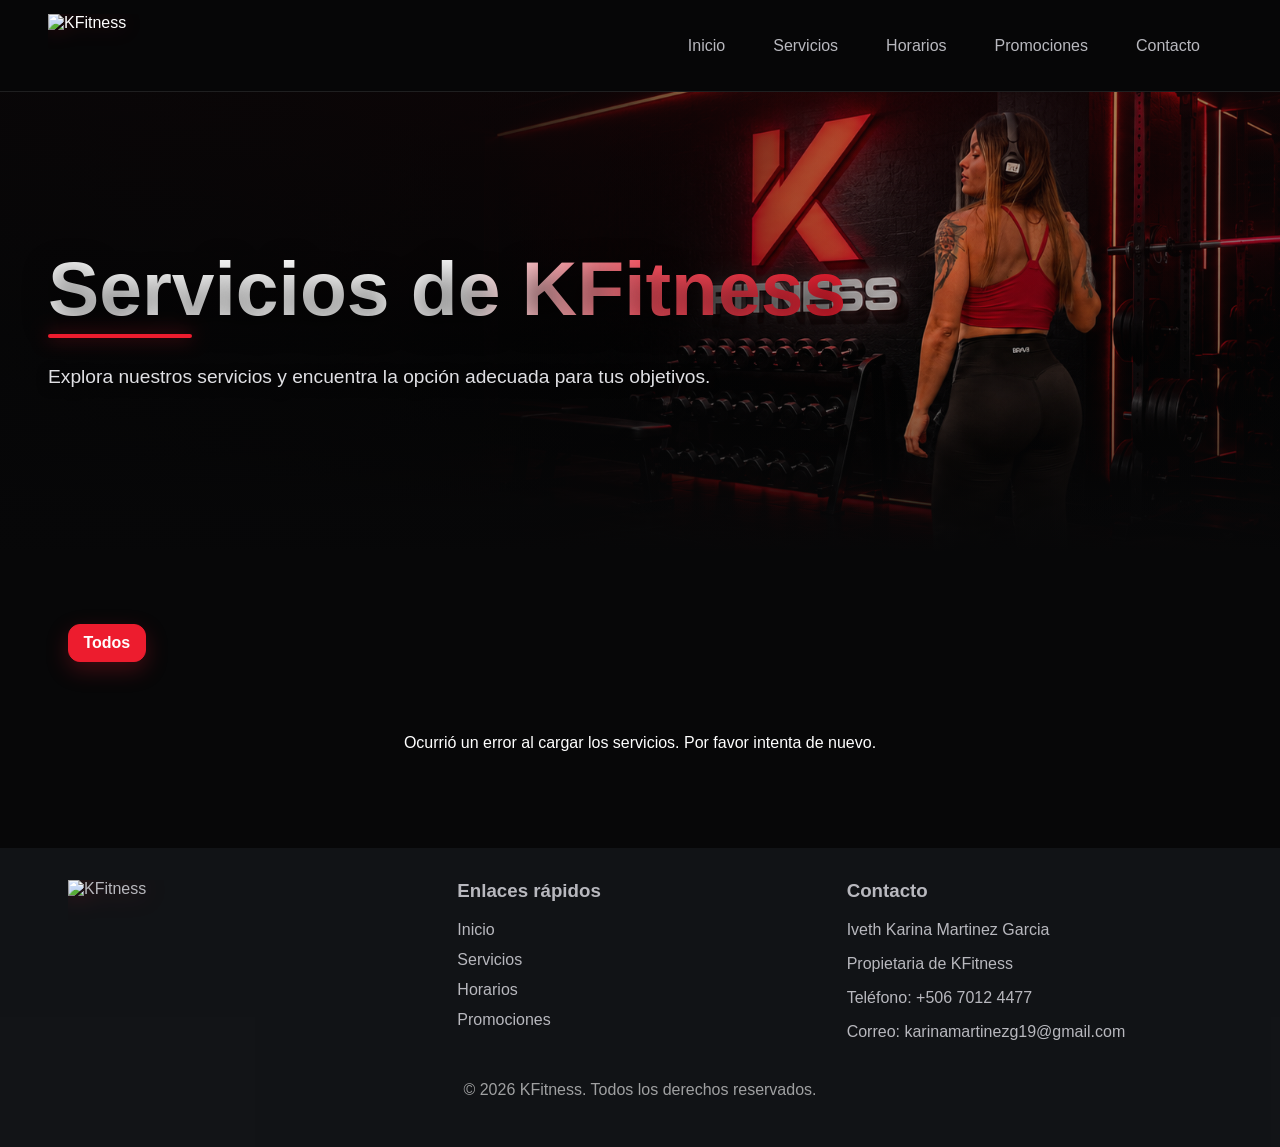
==== commit f77f7277: "feat: HU-SER-002 consulta de servicios desde base de datos" ====
--- a/KFitness/Pages/servicios.html
+++ b/KFitness/Pages/servicios.html
@@ -1,96 +1,120 @@
 <!DOCTYPE html>
 <html lang='es'>
 <head>
-  <meta charset='UTF-8'>
-  <meta name='viewport' content='width=device-width, initial-scale=1.0'>
-  <title>KFitness - Servicios</title>
-  <link rel='stylesheet' href='../Assets/css/estilos.css'>
-  <link rel='stylesheet' href='../Assets/css/responsive.css'>
+    <meta charset='UTF-8'>
+    <meta name='viewport' content='width=device-width, initial-scale=1.0'>
+    <title>KFitness - Servicios</title>
+    <link rel='stylesheet' href='../Assets/css/estilos.css'>
+    <link rel='stylesheet' href='../Assets/css/responsive.css'>
+    <link href='https://fonts.googleapis.com/css2?family=Oswald:wght@400;600;700&display=swap' rel='stylesheet'>
 </head>
 <body>
-  <header class='site-header' aria-label='Encabezado del sitio'></header>
-  <main>
-    <section class='encabezado-interno encabezado-kfitness6' aria-labelledby='servicios-principal-titulo'>
-      <div class='contenedor encabezado-interno-contenido'>
-        <h1 id='servicios-principal-titulo'>Servicios de KFitness</h1>
-        <p>Explora nuestros servicios y encuentra la opción adecuada para tus objetivos.</p>
-      </div>
-    </section>
-    <section class='seccion servicios-principal' aria-label='Listado y filtros de servicios'>
-      <div class='contenedor'>
-        <div class='filtros-servicios' role='group' aria-label='Filtros de servicios'>
-          <button class='boton boton-pequeno filtro activo' data-filtro='todos'>Todos</button>
-          <button class='boton boton-pequeno filtro' data-filtro='entrenamiento'>Entrenamiento</button>
-          <button class='boton boton-pequeno filtro' data-filtro='asesoria'>Asesoría</button>
-          <button class='boton boton-pequeno filtro' data-filtro='clases'>Clases</button>
+    <header class='site-header' aria-label='Encabezado del sitio'></header>
+    <main>
+        <section class='encabezado-interno encabezado-kfitness6' aria-labelledby='servicios-principal-titulo'>
+            <div class='contenedor encabezado-interno-contenido'>
+                <h1 id='servicios-principal-titulo'>Servicios de KFitness</h1>
+                <p>Explora nuestros servicios y encuentra la opción adecuada para tus objetivos.</p>
+            </div>
+        </section>
+        <section class='seccion servicios-principal' aria-label='Listado y filtros de servicios'>
+            <div class='contenedor'>
+
+                <!-- Filtros por categoría, se generan dinámicamente desde JS -->
+                <div class='filtros-servicios' id='filtros-categorias' role='group' aria-label='Filtros de servicios'>
+                    <button class='boton boton-pequeno filtro activo' data-filtro='todos'>Todos</button>
+                </div>
+
+                <!-- Contenedor donde se renderizan las tarjetas de servicios -->
+                <div class='grid tarjetas-servicios' id='lista-servicios'></div>
+
+                <!-- Mensaje informativo cuando no hay servicios disponibles -->
+                <div id='mensaje-sin-servicios' style='display:none; text-align:center; padding: 2rem;'>
+                    <p>No hay servicios disponibles en este momento. Por favor vuelve más tarde.</p>
+                </div>
+
+                <!-- Mensaje de error en caso de fallo en la API -->
+                <div id='mensaje-error' style='display:none; text-align:center; padding: 2rem;'>
+                    <p>Ocurrió un error al cargar los servicios. Por favor intenta de nuevo.</p>
+                </div>
+
+            </div>
+        </section>
+
+        <!-- Modal para ver el detalle de un servicio -->
+        <div id='modal-servicio' style='display:none; position:fixed; inset:0; background:rgba(0,0,0,0.85); z-index:1300; align-items:center; justify-content:center; padding:1rem; backdrop-filter:blur(6px);'>
+            <div style='background:#0D0D0F; border:1px solid rgba(237,28,46,0.25); border-radius:16px; max-width:540px; width:100%; position:relative; overflow:hidden; box-shadow:0 32px 80px rgba(0,0,0,0.7); animation: modalEntrar 300ms cubic-bezier(0.2,0.75,0.25,1) both;'>
+
+                <!-- Imagen con gradiente encima -->
+                <div style='position:relative; width:100%; height:220px; overflow:hidden;'>
+                    <img id='modal-imagen' src='' alt='' style='width:100%; height:100%; object-fit:cover; display:block;'>
+                    <!-- Gradiente sobre la imagen para que el texto sea legible -->
+                    <div style='position:absolute; inset:0; background:linear-gradient(to top, #0D0D0F 0%, rgba(13,13,15,0.6) 50%, transparent 100%);'></div>
+                    <!-- Categoría flotando sobre la imagen -->
+                    <span id='modal-categoria' style='position:absolute; bottom:0.75rem; left:1.25rem; background:var(--acento,#ED1C2E); color:#fff; font-family:"Oswald",Arial,sans-serif; font-size:0.75rem; font-weight:600; letter-spacing:0.12em; text-transform:uppercase; padding:0.3rem 0.75rem; border-radius:999px;'></span>
+                    <!-- Botón cerrar -->
+                    <button onclick='cerrarModal()' style='position:absolute; top:0.75rem; right:0.75rem; background:rgba(0,0,0,0.55); border:1px solid rgba(255,255,255,0.15); color:#fff; font-size:1rem; cursor:pointer; border-radius:50%; width:2rem; height:2rem; display:flex; align-items:center; justify-content:center; transition:background 200ms;' onmouseover='this.style.background="rgba(237,28,46,0.7)"' onmouseout='this.style.background="rgba(0,0,0,0.55)"'>✕</button>
+                </div>
+
+                <!-- Cuerpo del modal -->
+                <div style='padding:1.5rem 1.75rem 1.75rem;'>
+
+                    <!-- Nombre del servicio -->
+                    <h2 id='modal-nombre' style='font-family:"Oswald",Arial,sans-serif; font-size:1.9rem; font-weight:700; color:#fff; margin:0 0 1rem; letter-spacing:0.02em; line-height:1.1;'></h2>
+
+                    <!-- Descripción -->
+                    <p id='modal-descripcion' style='color:#B8B8BE; font-size:0.97rem; line-height:1.7; margin:0 0 1.25rem;'></p>
+
+                    <!-- Detalles: horario y precio -->
+                    <div style='display:grid; gap:0.75rem; margin-bottom:1.5rem;'>
+
+                        <!-- Horario -->
+                        <div id='modal-horario-contenedor' style='display:none; align-items:center; gap:0.75rem; background:rgba(255,255,255,0.04); border:1px solid rgba(255,255,255,0.08); border-radius:10px; padding:0.75rem 1rem;'>
+                            <span style='font-size:1.3rem;'>🕐</span>
+                            <div>
+                                <p style='margin:0; font-size:0.75rem; color:#B8B8BE; text-transform:uppercase; letter-spacing:0.08em; font-weight:600;'>Horario</p>
+                                <p id='modal-horario' style='margin:0; color:#fff; font-size:0.95rem; font-family:"Oswald",Arial,sans-serif;'></p>
+                            </div>
+                        </div>
+
+                        <!-- Precio -->
+                        <div id='modal-precio-contenedor' style='display:flex; align-items:center; gap:0.75rem; background:rgba(237,28,46,0.08); border:1px solid rgba(237,28,46,0.2); border-radius:10px; padding:0.75rem 1rem;'>
+                            <span style='font-size:1.3rem;'>💪</span>
+                            <div>
+                                <p style='margin:0; font-size:0.75rem; color:#B8B8BE; text-transform:uppercase; letter-spacing:0.08em; font-weight:600;'>Precio</p>
+                                <p id='modal-precio' style='margin:0; color:#ED1C2E; font-size:1.1rem; font-weight:700; font-family:"Oswald",Arial,sans-serif;'></p>
+                            </div>
+                        </div>
+
+                    </div>
+
+                    <!-- Botón reservar -->
+                    <a href='../Pages/reservas.html' class='boton boton-principal' style='width:100%; font-family:"Oswald",Arial,sans-serif; font-size:1rem; font-weight:600; letter-spacing:0.06em; text-transform:uppercase; padding:0.9rem;'>
+                        🏋️ Reservar ahora
+                    </a>
+
+                </div>
+            </div>
         </div>
-        <div class='grid tarjetas-servicios' id='lista-servicios'>
-          <article class='tarjeta servicio' data-categoria='entrenamiento'>
-            <img class='servicio-imagen' src='../Assets/img/servicio-entrenamiento.png' alt='Entrenamiento personalizado con acompañamiento profesional'>
-            <h3>Entrenamiento personalizado</h3>
-            <p>Rutinas individuales y evaluación avanzada para progresar seguro.</p>
-            <p class='detalle'>Horario: Lunes a viernes, 08:00 - 10:00.</p>
-            <div class='acciones-tarjeta'>
-              <button class='boton boton-secundario'>Ver detalles</button>
-              <a href='../Pages/reservas.html' class='boton boton-principal'>Reservar</a>
-            </div>
-          </article>
-          <article class='tarjeta servicio' data-categoria='asesoria'>
-            <img class='servicio-imagen' src='../Assets/img/servicio-asesoria.png' alt='Asesoría física y revisión de progreso'>
-            <h3>Asesoría física</h3>
-            <p>Consejos de nutrición, postura y prevención de lesiones.</p>
-            <p class='detalle'>Horario: Miércoles, 16:00 - 18:00.</p>
-            <div class='acciones-tarjeta'>
-              <button class='boton boton-secundario'>Ver detalles</button>
-              <a href='../Pages/reservas.html' class='boton boton-principal'>Reservar</a>
-            </div>
-          </article>
-          <article class='tarjeta servicio' data-categoria='entrenamiento'>
-            <img class='servicio-imagen' src='../Assets/img/servicio-planes.png' alt='Planificación de una rutina de entrenamiento'>
-            <h3>Planes de entrenamiento</h3>
-            <p>Diseños semanales para mejorar fuerza, resistencia y forma física.</p>
-            <p class='detalle'>Horario: Martes y jueves, 18:00 - 19:30.</p>
-            <div class='acciones-tarjeta'>
-              <button class='boton boton-secundario'>Ver detalles</button>
-              <a href='../Pages/reservas.html' class='boton boton-principal'>Reservar</a>
-            </div>
-          </article>
-          <article class='tarjeta servicio' data-categoria='clases'>
-            <img class='servicio-imagen' src='../Assets/img/servicio-clases.png' alt='Clase grupal de entrenamiento funcional'>
-            <h3>Clases grupales</h3>
-            <p>Entrenamiento en grupo con ambiente motivador y dinámico.</p>
-            <p class='detalle'>Horario: Sábado, 10:00 - 11:30.</p>
-            <div class='acciones-tarjeta'>
-              <button class='boton boton-secundario'>Ver detalles</button>
-              <a href='../Pages/reservas.html' class='boton boton-principal'>Reservar</a>
-            </div>
-          </article>
-          <article class='tarjeta servicio' data-categoria='entrenamiento'>
-            <img class='servicio-imagen' src='../Assets/img/servicio-seguimiento.png' alt='Evaluación y seguimiento del progreso físico'>
-            <h3>Seguimiento de progreso</h3>
-            <p>Monitoreo constante para ajustar el plan y mantener motivación.</p>
-            <p class='detalle'>Horario: Viernes, 17:00 - 18:00.</p>
-            <div class='acciones-tarjeta'>
-              <button class='boton boton-secundario'>Ver detalles</button>
-              <a href='../Pages/reservas.html' class='boton boton-principal'>Reservar</a>
-            </div>
-          </article>
-          <article class='tarjeta servicio' data-categoria='asesoria'>
-            <img class='servicio-imagen' src='../Assets/img/servicio-bienestar.png' alt='Sesión de movilidad y recuperación para el bienestar integral'>
-            <h3>Bienestar integral</h3>
-            <p>Apoyo en hábitos, descanso y estilo de vida saludable.</p>
-            <p class='detalle'>Horario: Jueves, 09:00 - 10:00.</p>
-            <div class='acciones-tarjeta'>
-              <button class='boton boton-secundario'>Ver detalles</button>
-              <a href='../Pages/reservas.html' class='boton boton-principal'>Reservar</a>
-            </div>
-          </article>
-        </div>
-      </div>
-    </section>
-  </main>
-  <footer class='site-footer' aria-label='Pie de página'></footer>
-  <script src='../Assets/js/app.js?v=20261003-1' defer></script>
-  <!-- noop: ensure ../Pages/servicios.html included in patch batch -->
+
+        <!-- Animación de entrada del modal -->
+        <style>
+            @keyframes modalEntrar {
+                from {
+                    opacity: 0;
+                    transform: translateY(24px) scale(0.97);
+                }
+
+                to {
+                    opacity: 1;
+                    transform: translateY(0) scale(1);
+                }
+            }
+        </style>
+
+    </main>
+    <footer class='site-footer' aria-label='Pie de página'></footer>
+    <script src='../Assets/js/app.js?v=20261003-1' defer></script>
+    <script src='../Assets/js/servicios.js' defer></script>
 </body>
-</html>
+</html>
